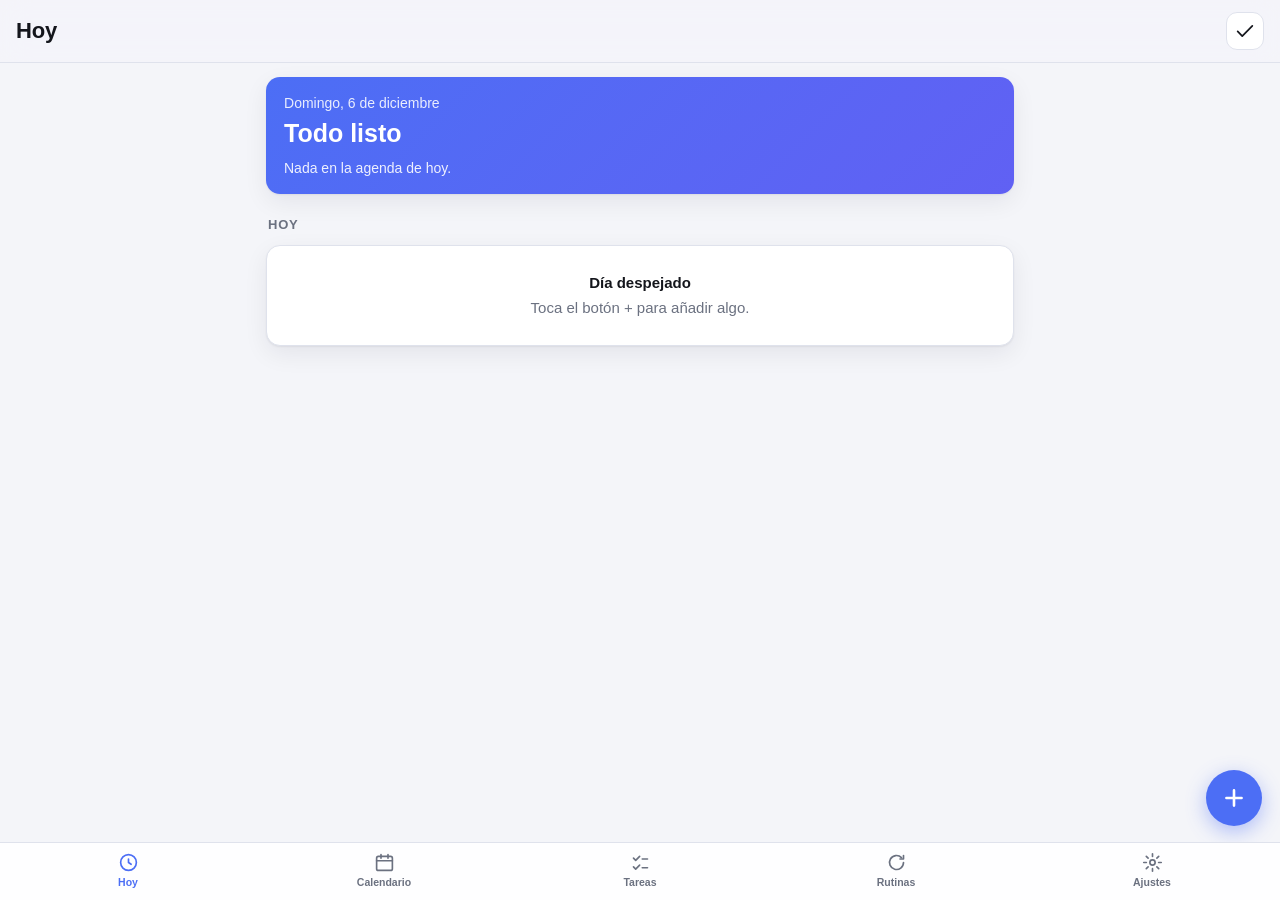
==== web/index.html @ a112aa6b "Añadir Organizador: calendario, tareas y rutinas con alarmas App de organización personal en dos ver" ====
<!doctype html>
<html lang="es">
<head>
  <meta charset="utf-8" />
  <meta name="viewport" content="width=device-width, initial-scale=1, viewport-fit=cover, maximum-scale=1" />
  <title>Organizador</title>
  <meta name="description" content="Calendario, tareas diarias y tareas puntuales, con alarmas." />
  <meta name="theme-color" content="#0b0d13" media="(prefers-color-scheme: dark)" />
  <meta name="theme-color" content="#f6f7fb" media="(prefers-color-scheme: light)" />
  <meta name="apple-mobile-web-app-capable" content="yes" />
  <meta name="apple-mobile-web-app-status-bar-style" content="black-translucent" />
  <meta name="apple-mobile-web-app-title" content="Organizador" />
  <link rel="manifest" href="./manifest.webmanifest" />
  <link rel="apple-touch-icon" href="./icons/icon-180.png" />
  <link rel="icon" href="./icons/icon-192.png" />
  <link rel="stylesheet" href="./styles.css" />
</head>
<body>
  <header class="topbar">
    <div class="topbar-inner">
      <h1 id="view-title">Hoy</h1>
      <div class="topbar-actions" id="topbar-actions"></div>
    </div>
  </header>

  <main id="view" class="view" aria-live="polite"></main>

  <button id="fab" class="fab" type="button" aria-label="Añadir">
    <svg viewBox="0 0 24 24" aria-hidden="true"><path d="M12 5v14M5 12h14" /></svg>
  </button>

  <nav class="tabbar" id="tabbar" role="tablist">
    <button class="tab" data-tab="hoy" role="tab" aria-selected="true">
      <svg viewBox="0 0 24 24" aria-hidden="true"><path d="M12 8v4l3 2"/><circle cx="12" cy="12" r="9"/></svg>
      <span>Hoy</span>
    </button>
    <button class="tab" data-tab="calendario" role="tab" aria-selected="false">
      <svg viewBox="0 0 24 24" aria-hidden="true"><rect x="3" y="5" width="18" height="16" rx="2"/><path d="M3 10h18M8 3v4M16 3v4"/></svg>
      <span>Calendario</span>
    </button>
    <button class="tab" data-tab="tareas" role="tab" aria-selected="false">
      <svg viewBox="0 0 24 24" aria-hidden="true"><path d="M4 7l2.5 2.5L11 5"/><path d="M4 17l2.5 2.5L11 15"/><path d="M14 8h6M14 18h6"/></svg>
      <span>Tareas</span>
    </button>
    <button class="tab" data-tab="rutinas" role="tab" aria-selected="false">
      <svg viewBox="0 0 24 24" aria-hidden="true"><path d="M20 12a8 8 0 1 1-2.34-5.66"/><path d="M20 4v4h-4"/></svg>
      <span>Rutinas</span>
    </button>
    <button class="tab" data-tab="ajustes" role="tab" aria-selected="false">
      <svg viewBox="0 0 24 24" aria-hidden="true"><circle cx="12" cy="12" r="3"/><path d="M12 2v3M12 19v3M2 12h3M19 12h3M4.9 4.9l2.1 2.1M17 17l2.1 2.1M19.1 4.9L17 7M7 17l-2.1 2.1"/></svg>
      <span>Ajustes</span>
    </button>
  </nav>

  <div id="sheet-root"></div>
  <div id="alarm-root"></div>
  <div id="toast-root" class="toast-root" aria-live="assertive"></div>

  <script type="module" src="./js/app.js"></script>
</body>
</html>
---- web/styles.css ----
/* ---------- Base ---------- */

:root {
  --bg: #f4f5f9;
  --surface: #ffffff;
  --surface-2: #eceef5;
  --text: #14161c;
  --muted: #6b7180;
  --line: #dfe2ec;
  --accent: #4c6ef5;
  --accent-soft: #e6ebff;
  --danger: #e03131;
  --ok: #2f9e44;
  --warn: #e8590c;
  --radius: 14px;
  --shadow: 0 1px 2px rgba(16, 20, 40, .06), 0 8px 24px rgba(16, 20, 40, .07);
  --tabbar-h: 58px;
  --safe-b: env(safe-area-inset-bottom, 0px);
  --safe-t: env(safe-area-inset-top, 0px);

  --c-blue: #4c6ef5;
  --c-violet: #7950f2;
  --c-green: #2f9e44;
  --c-orange: #f76707;
  --c-pink: #e64980;
  --c-teal: #0ca678;
  --c-gray: #868e96;
}

@media (prefers-color-scheme: dark) {
  :root {
    --bg: #0b0d13;
    --surface: #151824;
    --surface-2: #1e2231;
    --text: #e9ecf5;
    --muted: #8d93a6;
    --line: #262b3b;
    --accent: #748ffc;
    --accent-soft: #1e2440;
    --danger: #ff6b6b;
    --ok: #51cf66;
    --warn: #ff922b;
    --shadow: 0 1px 2px rgba(0, 0, 0, .4), 0 8px 24px rgba(0, 0, 0, .35);

    --c-blue: #748ffc;
    --c-violet: #9775fa;
    --c-green: #51cf66;
    --c-orange: #ff922b;
    --c-pink: #f783ac;
    --c-teal: #38d9a9;
    --c-gray: #909296;
  }
}

* { box-sizing: border-box; }

html, body {
  margin: 0;
  padding: 0;
  background: var(--bg);
  color: var(--text);
  font: 16px/1.45 -apple-system, BlinkMacSystemFont, "Segoe UI", Inter, Roboto, sans-serif;
  -webkit-font-smoothing: antialiased;
  -webkit-tap-highlight-color: transparent;
  overscroll-behavior-y: none;
}

body {
  padding-bottom: calc(var(--tabbar-h) + var(--safe-b));
  min-height: 100vh;
}

svg { width: 22px; height: 22px; fill: none; stroke: currentColor; stroke-width: 1.9; stroke-linecap: round; stroke-linejoin: round; }

button { font: inherit; color: inherit; cursor: pointer; }

h1, h2, h3 { margin: 0; font-weight: 650; letter-spacing: -.01em; }

/* ---------- Barra superior ---------- */

.topbar {
  position: sticky;
  top: 0;
  z-index: 30;
  padding-top: var(--safe-t);
  background: color-mix(in srgb, var(--bg) 82%, transparent);
  backdrop-filter: saturate(180%) blur(14px);
  -webkit-backdrop-filter: saturate(180%) blur(14px);
  border-bottom: 1px solid var(--line);
}

.topbar-inner {
  display: flex;
  align-items: center;
  justify-content: space-between;
  gap: 10px;
  padding: 12px 16px;
  min-height: 52px;
}

.topbar h1 { font-size: 22px; }

.topbar-actions { display: flex; gap: 6px; align-items: center; }

.icon-btn {
  display: grid;
  place-items: center;
  width: 38px;
  height: 38px;
  border: 1px solid var(--line);
  border-radius: 11px;
  background: var(--surface);
}

.icon-btn:active { transform: scale(.94); }

/* ---------- Contenido ---------- */

.view { padding: 14px 16px 108px; max-width: 780px; margin: 0 auto; }

.section-title {
  display: flex;
  align-items: center;
  justify-content: space-between;
  margin: 22px 2px 10px;
  font-size: 13px;
  font-weight: 700;
  letter-spacing: .06em;
  text-transform: uppercase;
  color: var(--muted);
}

.section-title:first-child { margin-top: 4px; }

.card {
  background: var(--surface);
  border: 1px solid var(--line);
  border-radius: var(--radius);
  box-shadow: var(--shadow);
  overflow: hidden;
}

.empty {
  padding: 26px 18px;
  text-align: center;
  color: var(--muted);
  font-size: 15px;
}

.empty strong { display: block; color: var(--text); margin-bottom: 4px; font-weight: 600; }

/* ---------- Filas de elementos ---------- */

.row {
  display: flex;
  gap: 12px;
  align-items: flex-start;
  padding: 12px 14px;
  border-bottom: 1px solid var(--line);
  position: relative;
}

.row:last-child { border-bottom: none; }

.row-bar {
  position: absolute;
  left: 0; top: 0; bottom: 0;
  width: 3px;
  background: var(--dot, var(--c-blue));
}

.check {
  flex: none;
  width: 24px;
  height: 24px;
  margin-top: 1px;
  border-radius: 50%;
  border: 2px solid var(--line);
  background: transparent;
  display: grid;
  place-items: center;
  padding: 0;
}

.check svg { width: 14px; height: 14px; stroke-width: 3; opacity: 0; }
.check.done { background: var(--ok); border-color: var(--ok); color: #fff; }
.check.done svg { opacity: 1; }
.check:active { transform: scale(.9); }

.row-main { flex: 1; min-width: 0; }

.row-title {
  font-size: 15.5px;
  font-weight: 550;
  overflow-wrap: anywhere;
}

.row.done .row-title { text-decoration: line-through; color: var(--muted); }

.row-meta {
  display: flex;
  flex-wrap: wrap;
  gap: 4px 10px;
  margin-top: 3px;
  font-size: 13px;
  color: var(--muted);
}

.row-meta .overdue { color: var(--danger); font-weight: 600; }

.row-time {
  flex: none;
  font-variant-numeric: tabular-nums;
  font-size: 14px;
  font-weight: 600;
  color: var(--muted);
  padding-top: 1px;
  min-width: 46px;
  text-align: right;
}

.chip {
  display: inline-flex;
  align-items: center;
  gap: 4px;
  padding: 1px 8px;
  border-radius: 999px;
  background: var(--surface-2);
  font-size: 12px;
  font-weight: 600;
  color: var(--muted);
}

.chip.alarm { color: var(--warn); background: color-mix(in srgb, var(--warn) 14%, transparent); }

.row-edit {
  flex: none;
  background: none;
  border: none;
  padding: 4px;
  color: var(--muted);
  opacity: .55;
}

/* ---------- Cabecera "Hoy" ---------- */

.hero {
  padding: 16px 18px;
  border-radius: var(--radius);
  background: linear-gradient(135deg, var(--accent), color-mix(in srgb, var(--accent) 55%, var(--c-violet)));
  color: #fff;
  box-shadow: var(--shadow);
}

.hero .date { font-size: 14px; opacity: .88; }
.hero .date::first-letter { text-transform: uppercase; }
.hero .headline { font-size: 25px; font-weight: 700; margin-top: 2px; }
.hero .sub { font-size: 14px; opacity: .9; margin-top: 6px; }

.next-up {
  margin-top: 12px;
  padding-top: 12px;
  border-top: 1px solid rgba(255, 255, 255, .28);
  display: flex;
  justify-content: space-between;
  gap: 12px;
  align-items: center;
  font-size: 14px;
}

.next-up b { font-weight: 650; }

/* ---------- Calendario ---------- */

.cal-head {
  display: flex;
  align-items: center;
  justify-content: space-between;
  margin-bottom: 10px;
}

.cal-head .month { font-size: 18px; font-weight: 650; }
.cal-head .month::first-letter { text-transform: uppercase; }

.cal-nav { display: flex; gap: 6px; }

.weekdays {
  display: grid;
  grid-template-columns: repeat(7, 1fr);
  gap: 2px;
  margin-bottom: 4px;
}

.weekdays span {
  text-align: center;
  font-size: 11px;
  font-weight: 700;
  color: var(--muted);
  letter-spacing: .05em;
}

.grid {
  display: grid;
  grid-template-columns: repeat(7, 1fr);
  gap: 2px;
}

.day {
  position: relative;
  aspect-ratio: 1 / 1.06;
  border: none;
  border-radius: 10px;
  background: var(--surface);
  display: flex;
  flex-direction: column;
  align-items: center;
  justify-content: flex-start;
  padding: 5px 2px 4px;
  gap: 3px;
  font-size: 14px;
  color: var(--text);
}

.day.out { color: var(--muted); opacity: .45; }
.day.today { outline: 2px solid var(--accent); outline-offset: -2px; font-weight: 700; }
.day.selected { background: var(--accent); color: #fff; }
/* Sobre el fondo azul del día elegido, los colores propios no se distinguen. */
.day.selected .dot { background: #fff; }

.dots { display: flex; gap: 2.5px; flex-wrap: wrap; justify-content: center; max-width: 100%; }

.dot { width: 5px; height: 5px; border-radius: 50%; background: var(--dot, var(--c-blue)); }

.day .count { font-size: 10px; color: inherit; opacity: .7; }

/* ---------- Formulario / hoja ---------- */

.sheet-backdrop {
  position: fixed;
  inset: 0;
  z-index: 60;
  background: rgba(6, 8, 16, .55);
  backdrop-filter: blur(3px);
  display: flex;
  align-items: flex-end;
  justify-content: center;
  animation: fade .18s ease;
}

@keyframes fade { from { opacity: 0; } }
@keyframes slide-up { from { transform: translateY(22px); opacity: .4; } }

.sheet {
  width: 100%;
  max-width: 560px;
  max-height: 92vh;
  overflow-y: auto;
  -webkit-overflow-scrolling: touch;
  background: var(--bg);
  border-radius: 18px 18px 0 0;
  padding: 0 16px calc(20px + var(--safe-b));
  animation: slide-up .22s cubic-bezier(.2, .8, .3, 1);
}

@media (min-width: 620px) {
  .sheet-backdrop { align-items: center; }
  .sheet { border-radius: 18px; max-height: 88vh; }
}

.sheet-head {
  position: sticky;
  top: 0;
  z-index: 2;
  display: flex;
  align-items: center;
  justify-content: space-between;
  gap: 8px;
  padding: 14px 0 12px;
  background: var(--bg);
  border-bottom: 1px solid var(--line);
  margin-bottom: 14px;
}

.sheet-head h2 { font-size: 17px; }

.link-btn { background: none; border: none; color: var(--accent); font-weight: 600; padding: 6px 2px; }
.link-btn.danger { color: var(--danger); }

.field { margin-bottom: 14px; }

.field > label {
  display: block;
  font-size: 12.5px;
  font-weight: 650;
  color: var(--muted);
  margin-bottom: 6px;
  letter-spacing: .02em;
}

input[type="text"], input[type="date"], input[type="time"], input[type="number"], textarea, select {
  width: 100%;
  padding: 11px 12px;
  font: inherit;
  color: var(--text);
  background: var(--surface);
  border: 1px solid var(--line);
  border-radius: 11px;
  appearance: none;
}

textarea { min-height: 76px; resize: vertical; }

input:focus, textarea:focus, select:focus { outline: 2px solid var(--accent); outline-offset: -1px; }

.row-2 { display: grid; grid-template-columns: 1fr 1fr; gap: 10px; }

.segmented {
  display: grid;
  grid-auto-flow: column;
  gap: 3px;
  padding: 3px;
  background: var(--surface-2);
  border-radius: 12px;
}

.segmented button {
  border: none;
  background: transparent;
  padding: 9px 6px;
  border-radius: 9px;
  font-size: 14px;
  font-weight: 600;
  color: var(--muted);
}

.segmented button[aria-pressed="true"] { background: var(--surface); color: var(--text); box-shadow: var(--shadow); }

.pills { display: flex; flex-wrap: wrap; gap: 6px; }

.pill {
  border: 1px solid var(--line);
  background: var(--surface);
  border-radius: 999px;
  padding: 7px 12px;
  font-size: 13.5px;
  font-weight: 600;
  color: var(--muted);
}

.pill[aria-pressed="true"] { background: var(--accent); border-color: var(--accent); color: #fff; }

.pill.day-pill { width: 40px; padding: 8px 0; text-align: center; }

.swatches { display: flex; gap: 8px; flex-wrap: wrap; }

.swatch {
  width: 30px;
  height: 30px;
  border-radius: 50%;
  border: 2px solid transparent;
  background: var(--dot);
  padding: 0;
}

.swatch[aria-pressed="true"] { border-color: var(--text); box-shadow: 0 0 0 2px var(--bg) inset; }

.toggle-row {
  display: flex;
  align-items: center;
  justify-content: space-between;
  gap: 12px;
  padding: 12px 14px;
  border-bottom: 1px solid var(--line);
}

.toggle-row:last-child { border-bottom: none; }
.toggle-row .label { font-size: 15px; }
.toggle-row .hint { font-size: 12.5px; color: var(--muted); margin-top: 2px; }

.switch { position: relative; width: 48px; height: 29px; flex: none; }
.switch input { position: absolute; opacity: 0; width: 100%; height: 100%; margin: 0; z-index: 1; }
.switch span {
  position: absolute;
  inset: 0;
  background: var(--surface-2);
  border-radius: 999px;
  transition: background .18s;
}
.switch span::after {
  content: '';
  position: absolute;
  top: 3px; left: 3px;
  width: 23px; height: 23px;
  border-radius: 50%;
  background: #fff;
  box-shadow: 0 1px 3px rgba(0,0,0,.3);
  transition: transform .18s;
}
.switch input:checked + span { background: var(--ok); }
.switch input:checked + span::after { transform: translateX(19px); }

.btn {
  display: block;
  width: 100%;
  padding: 13px;
  border: none;
  border-radius: 12px;
  background: var(--accent);
  color: #fff;
  font-weight: 650;
  font-size: 16px;
}

.btn:active { transform: scale(.985); }
.btn.secondary { background: var(--surface); color: var(--text); border: 1px solid var(--line); }
.btn.danger { background: var(--danger); }
.btn + .btn { margin-top: 8px; }

.hint-text { font-size: 13px; color: var(--muted); margin: 8px 2px 0; }
.hint-text code { background: var(--surface-2); padding: 1px 5px; border-radius: 5px; font-size: 12px; }

/* ---------- FAB ---------- */

.fab {
  position: fixed;
  right: 18px;
  bottom: calc(var(--tabbar-h) + var(--safe-b) + 16px);
  z-index: 40;
  width: 56px;
  height: 56px;
  border-radius: 50%;
  border: none;
  background: var(--accent);
  color: #fff;
  display: grid;
  place-items: center;
  box-shadow: 0 6px 20px rgba(76, 110, 245, .42);
}

.fab svg { width: 26px; height: 26px; stroke-width: 2.4; }
.fab:active { transform: scale(.93); }

/* ---------- Tabbar ---------- */

.tabbar {
  position: fixed;
  left: 0; right: 0; bottom: 0;
  z-index: 50;
  display: grid;
  grid-template-columns: repeat(5, 1fr);
  height: calc(var(--tabbar-h) + var(--safe-b));
  padding-bottom: var(--safe-b);
  background: color-mix(in srgb, var(--surface) 88%, transparent);
  backdrop-filter: saturate(180%) blur(16px);
  -webkit-backdrop-filter: saturate(180%) blur(16px);
  border-top: 1px solid var(--line);
}

.tab {
  border: none;
  background: none;
  display: flex;
  flex-direction: column;
  align-items: center;
  justify-content: center;
  gap: 2px;
  color: var(--muted);
  font-size: 10.5px;
  font-weight: 600;
  padding: 0;
}

.tab svg { width: 21px; height: 21px; }
.tab[aria-selected="true"] { color: var(--accent); }

/* ---------- Alarma ---------- */

.alarm-backdrop {
  position: fixed;
  inset: 0;
  z-index: 90;
  background: rgba(4, 6, 12, .82);
  backdrop-filter: blur(6px);
  display: grid;
  place-items: center;
  padding: 24px;
  animation: fade .2s ease;
}

.alarm-card {
  width: 100%;
  max-width: 380px;
  background: var(--surface);
  border-radius: 20px;
  padding: 26px 22px 20px;
  text-align: center;
  box-shadow: 0 20px 60px rgba(0, 0, 0, .5);
  animation: pop .28s cubic-bezier(.2, .9, .3, 1.1);
}

@keyframes pop { from { transform: scale(.88); opacity: 0; } }

.alarm-bell {
  width: 62px; height: 62px;
  margin: 0 auto 14px;
  border-radius: 50%;
  display: grid;
  place-items: center;
  background: color-mix(in srgb, var(--warn) 18%, transparent);
  color: var(--warn);
  animation: shake 1.1s ease-in-out infinite;
}

.alarm-bell svg { width: 30px; height: 30px; }

@keyframes shake {
  0%, 100% { transform: rotate(0); }
  15% { transform: rotate(-12deg); }
  30% { transform: rotate(10deg); }
  45% { transform: rotate(-7deg); }
  60% { transform: rotate(5deg); }
  75% { transform: rotate(-2deg); }
}

.alarm-when { font-size: 13px; font-weight: 700; letter-spacing: .06em; text-transform: uppercase; color: var(--warn); }
.alarm-title { font-size: 21px; font-weight: 700; margin: 6px 0 4px; overflow-wrap: anywhere; }
.alarm-sub { font-size: 14px; color: var(--muted); margin-bottom: 18px; }
.alarm-more { font-size: 13px; color: var(--muted); margin-top: 10px; }

/* ---------- Toast ---------- */

.toast-root {
  position: fixed;
  left: 50%;
  bottom: calc(var(--tabbar-h) + var(--safe-b) + 78px);
  transform: translateX(-50%);
  z-index: 80;
  display: flex;
  flex-direction: column;
  gap: 8px;
  pointer-events: none;
  width: min(92vw, 420px);
}

.toast {
  background: #1e2231;
  color: #fff;
  padding: 11px 15px;
  border-radius: 11px;
  font-size: 14px;
  box-shadow: var(--shadow);
  animation: fade .18s ease;
}

.toast.error { background: var(--danger); }

@media (prefers-reduced-motion: reduce) {
  * { animation-duration: .01ms !important; transition-duration: .01ms !important; }
}
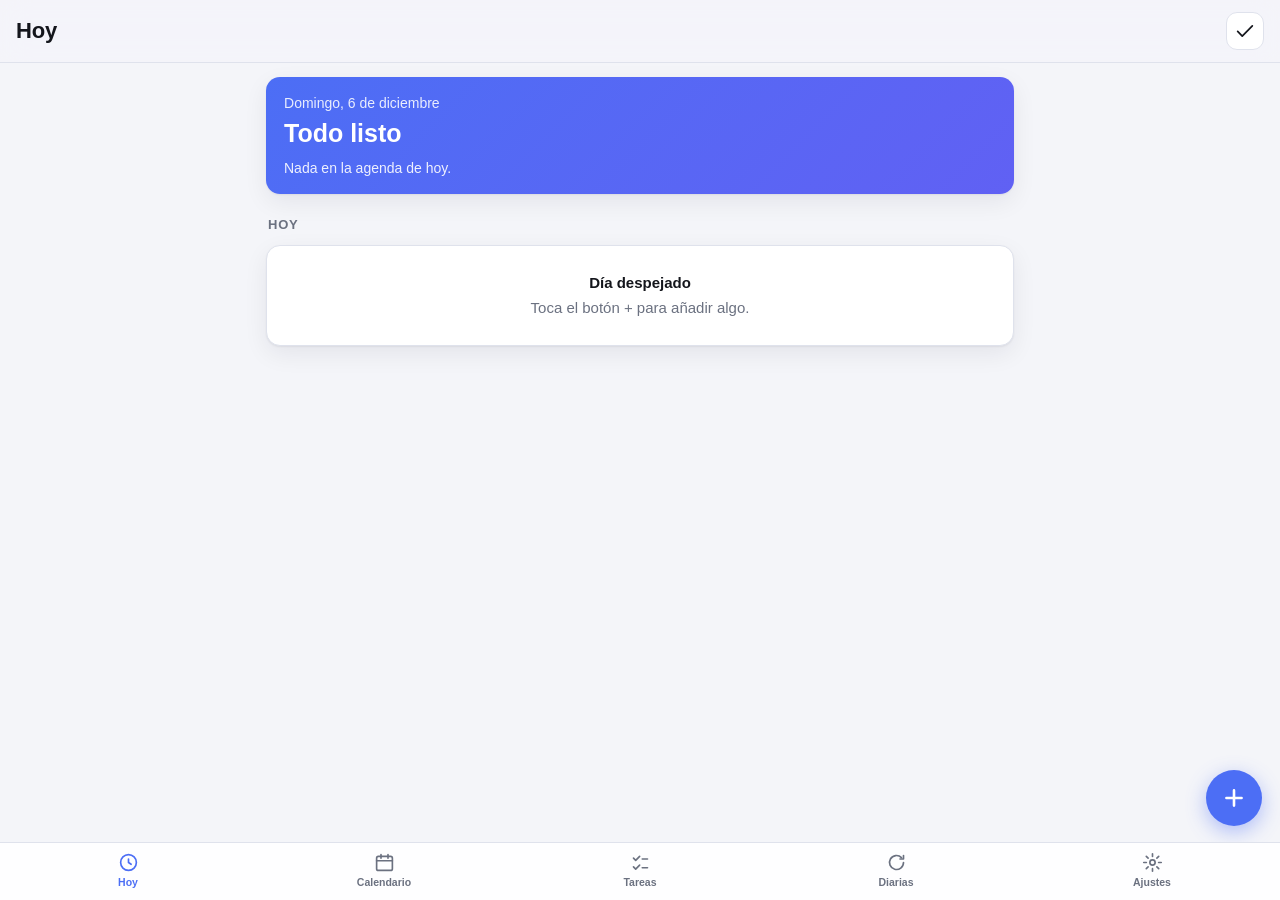
==== commit c71c2dc8: "Seguimiento de las tareas diarias: rachas, porcentajes y mapa de 12 semanas La pestaña ya permitía m" ====
--- a/web/index.html
+++ b/web/index.html
@@ -44,7 +44,7 @@
     </button>
     <button class="tab" data-tab="rutinas" role="tab" aria-selected="false">
       <svg viewBox="0 0 24 24" aria-hidden="true"><path d="M20 12a8 8 0 1 1-2.34-5.66"/><path d="M20 4v4h-4"/></svg>
-      <span>Rutinas</span>
+      <span>Diarias</span>
     </button>
     <button class="tab" data-tab="ajustes" role="tab" aria-selected="false">
       <svg viewBox="0 0 24 24" aria-hidden="true"><circle cx="12" cy="12" r="3"/><path d="M12 2v3M12 19v3M2 12h3M19 12h3M4.9 4.9l2.1 2.1M17 17l2.1 2.1M19.1 4.9L17 7M7 17l-2.1 2.1"/></svg>
--- a/web/styles.css
+++ b/web/styles.css
@@ -52,6 +52,53 @@
   }
 }
 
+/* El visor de artifacts marca el tema en la raíz; debe ganar a la preferencia
+   del sistema en los dos sentidos, así que ambos temas se declaran explícitos. */
+:root[data-theme="dark"] {
+  --bg: #0b0d13;
+  --surface: #151824;
+  --surface-2: #1e2231;
+  --text: #e9ecf5;
+  --muted: #8d93a6;
+  --line: #262b3b;
+  --accent: #748ffc;
+  --accent-soft: #1e2440;
+  --danger: #ff6b6b;
+  --ok: #51cf66;
+  --warn: #ff922b;
+  --shadow: 0 1px 2px rgba(0, 0, 0, .4), 0 8px 24px rgba(0, 0, 0, .35);
+
+  --c-blue: #748ffc;
+  --c-violet: #9775fa;
+  --c-green: #51cf66;
+  --c-orange: #ff922b;
+  --c-pink: #f783ac;
+  --c-teal: #38d9a9;
+  --c-gray: #909296;
+}
+
+:root[data-theme="light"] {
+  --bg: #f4f5f9;
+  --surface: #ffffff;
+  --surface-2: #eceef5;
+  --text: #14161c;
+  --muted: #6b7180;
+  --line: #dfe2ec;
+  --accent: #4c6ef5;
+  --accent-soft: #e6ebff;
+  --danger: #e03131;
+  --ok: #2f9e44;
+  --warn: #e8590c;
+  --shadow: 0 1px 2px rgba(16, 20, 40, .06), 0 8px 24px rgba(16, 20, 40, .07);
+  --c-blue: #4c6ef5;
+  --c-violet: #7950f2;
+  --c-green: #2f9e44;
+  --c-orange: #f76707;
+  --c-pink: #e64980;
+  --c-teal: #0ca678;
+  --c-gray: #868e96;
+}
+
 * { box-sizing: border-box; }
 
 html, body {
@@ -657,3 +704,123 @@
 @media (prefers-reduced-motion: reduce) {
   * { animation-duration: .01ms !important; transition-duration: .01ms !important; }
 }
+
+/* ---------- Seguimiento de tareas diarias ---------- */
+
+.tracker {
+  display: block;
+  width: 100%;
+  text-align: left;
+  border: none;
+  border-bottom: 1px solid var(--line);
+  background: transparent;
+  color: inherit;
+  padding: 13px 14px;
+}
+
+.tracker:last-child { border-bottom: none; }
+.tracker:active { background: var(--surface-2); }
+
+.tracker-head { display: flex; align-items: center; gap: 8px; }
+
+.tracker-head .dot { width: 8px; height: 8px; flex: none; }
+
+.tracker-title {
+  flex: 1;
+  font-size: 15px;
+  font-weight: 550;
+  overflow: hidden;
+  text-overflow: ellipsis;
+  white-space: nowrap;
+}
+
+.tracker-rate {
+  font-size: 14px;
+  font-weight: 700;
+  font-variant-numeric: tabular-nums;
+  color: var(--muted);
+}
+
+.tracker-stats {
+  display: flex;
+  flex-wrap: wrap;
+  gap: 12px;
+  margin: 5px 0 8px 16px;
+  font-size: 12.5px;
+  color: var(--muted);
+}
+
+.tracker-stat b { color: var(--text); font-variant-numeric: tabular-nums; }
+
+/* Tira de días y cuadrícula del detalle comparten el mismo cuadradito. */
+
+.heat-strip { display: flex; gap: 3px; }
+
+.heat-labels {
+  margin-top: 3px;
+  font-size: 9px;
+  color: var(--muted);
+}
+
+.heat-labels span { flex: 1; text-align: center; }
+
+.heat-cell {
+  flex: 1;
+  height: 22px;
+  border-radius: 4px;
+  background: var(--surface-2);
+}
+
+.heat-cell.big { width: 15px; height: 15px; flex: none; }
+
+.heat-done { background: var(--ok); }
+.heat-missed { background: color-mix(in srgb, var(--danger) 38%, transparent); }
+.heat-today { background: color-mix(in srgb, var(--accent) 40%, transparent); }
+.heat-future { background: transparent; border: 1px dashed var(--line); }
+
+.heat-grid { display: flex; gap: 3px; padding-bottom: 4px; }
+
+.heat-col { display: flex; flex-direction: column; gap: 3px; }
+
+.heat-daynames {
+  font-size: 9px;
+  color: var(--muted);
+  justify-content: space-between;
+  padding-right: 2px;
+}
+
+.heat-daynames span { height: 15px; line-height: 15px; }
+
+.legend {
+  display: flex;
+  gap: 14px;
+  margin-top: 10px;
+  font-size: 12px;
+  color: var(--muted);
+}
+
+.legend-item { display: inline-flex; align-items: center; gap: 5px; }
+.legend-item .heat-cell { width: 12px; height: 12px; flex: none; }
+
+.stat-grid {
+  display: grid;
+  grid-template-columns: 1fr 1fr;
+}
+
+.stat {
+  padding: 14px;
+  border-bottom: 1px solid var(--line);
+}
+
+.stat:nth-child(odd) { border-right: 1px solid var(--line); }
+.stat:nth-last-child(-n+2) { border-bottom: none; }
+
+.stat-value {
+  font-size: 26px;
+  font-weight: 700;
+  font-variant-numeric: tabular-nums;
+  line-height: 1.1;
+}
+
+.stat-label { font-size: 13px; font-weight: 600; margin-top: 2px; }
+.stat-hint { font-size: 12px; color: var(--muted); }
